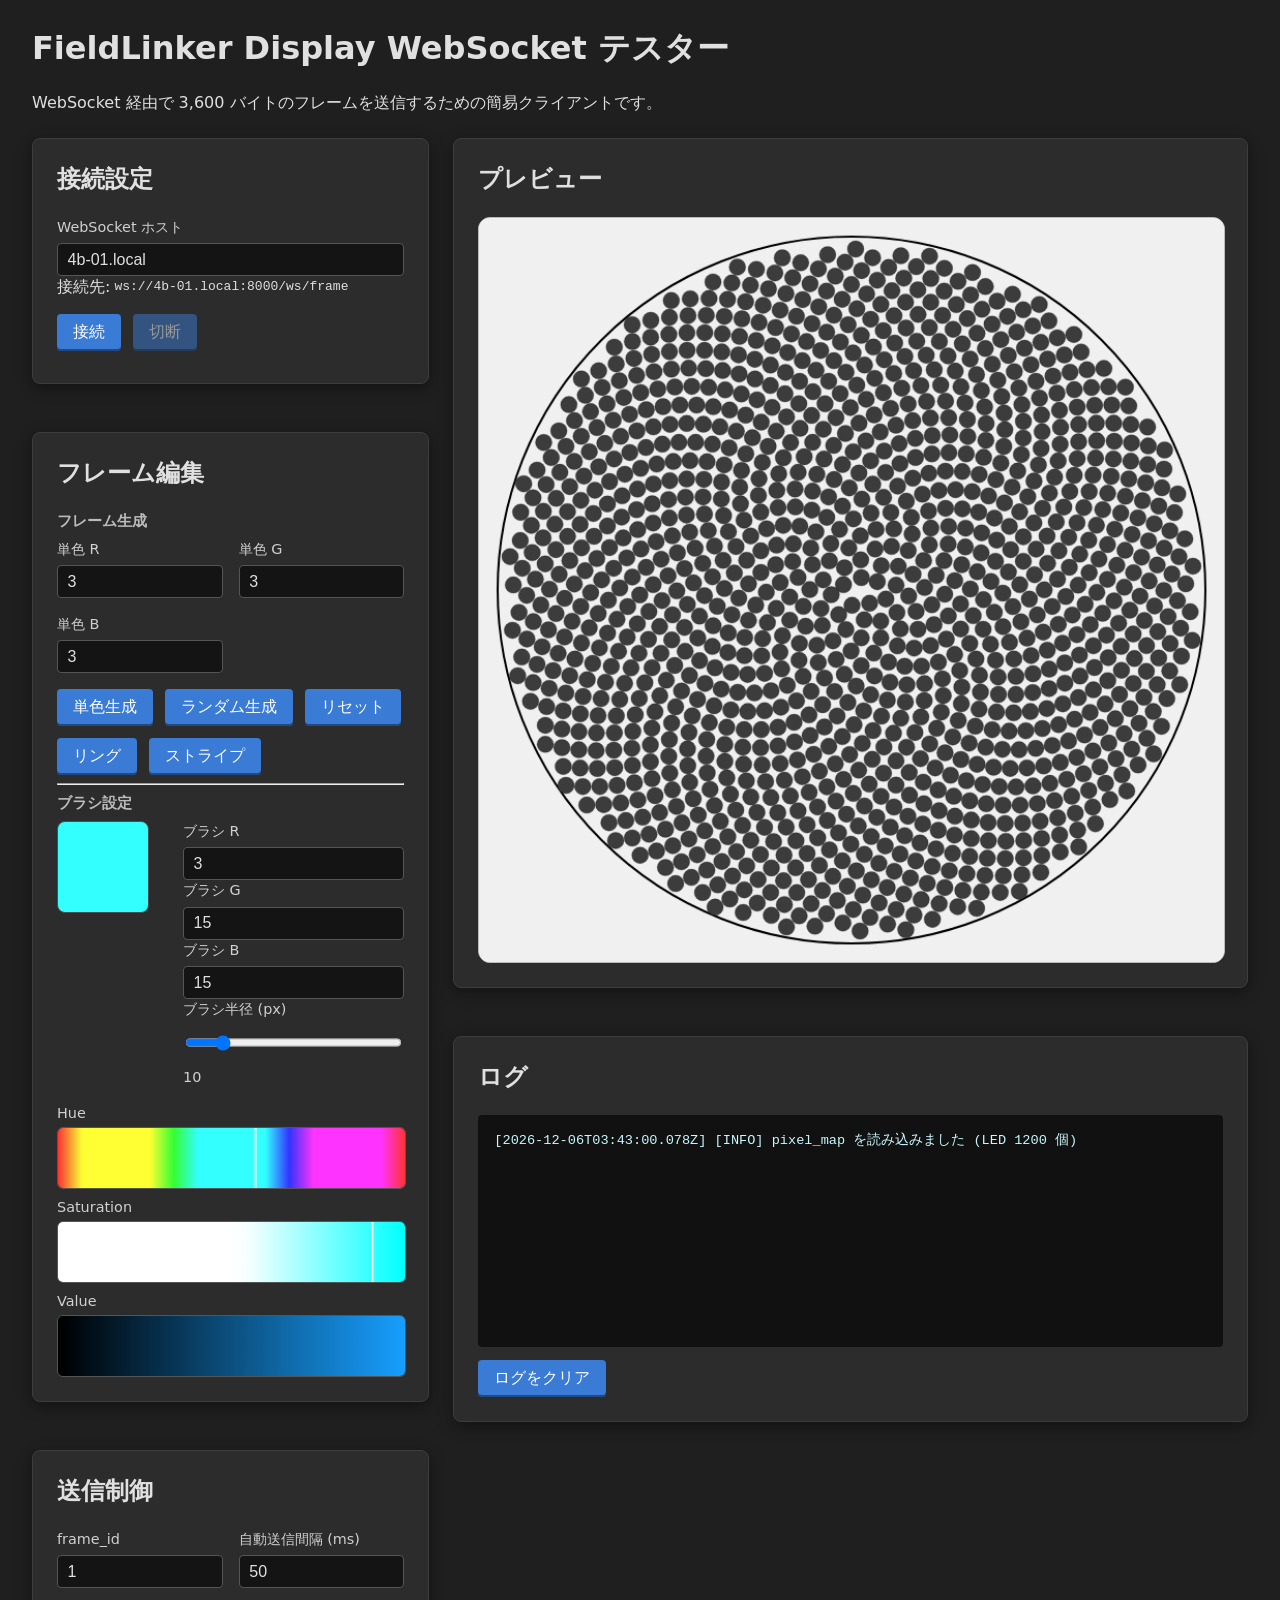
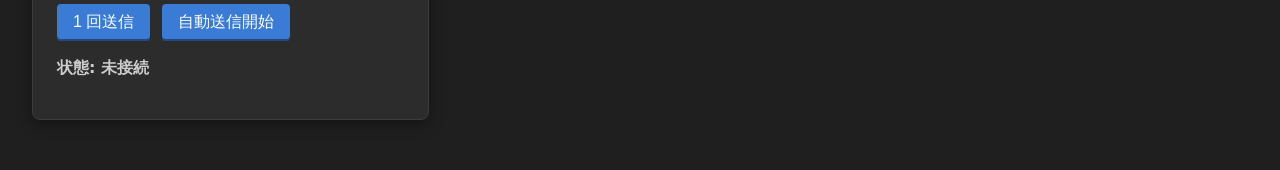
==== raspberrypi/webclient/index.html @ b06ab5f1 "feat webclient" ====
<!DOCTYPE html>
<html lang="ja">
  <head>
    <meta charset="utf-8" />
    <title>FieldLinker Display WebSocket テスター</title>
    <meta name="viewport" content="width=device-width, initial-scale=1" />
    <link rel="stylesheet" href="./style.css" />
  </head>
  <body>
    <header>
      <h1>FieldLinker Display WebSocket テスター</h1>
      <p>WebSocket 経由で 3,600 バイトのフレームを送信するための簡易クライアントです。</p>
    </header>

    <div class="dashboard-grid">
      <div class="column column-left">
        <section class="panel">
          <h2>接続設定</h2>
          <div class="ws-url-block">
            <label>
              WebSocket ホスト
              <input list="ws-host-options" id="ws-host" type="text" value="4b-01.local" />
              <datalist id="ws-host-options">
                <option value="127.0.0.1" />
                <option value="4b-01.local" />
              </datalist>
            </label>
            <div class="ws-url-row">
              接続先: <code>ws://<span id="ws-host-display">4b-01.local</span>:8000/ws/frame</code>
            </div>
          </div>
          <div class="button-row">
            <button id="connect-btn">接続</button>
            <button id="disconnect-btn" disabled>切断</button>
          </div>
        </section>

        <section class="panel">
          <h2>フレーム編集</h2>
          <h3 class="panel-subtitle">フレーム生成</h3>
          <div class="form-grid">
            <label>
              単色 R
              <input id="color-r" type="number" value="3" min="0" max="32" />
            </label>
            <label>
              単色 G
              <input id="color-g" type="number" value="3" min="0" max="32" />
            </label>
            <label>
              単色 B
              <input id="color-b" type="number" value="3" min="0" max="32" />
            </label>
          </div>
          <div class="button-row">
            <button id="solid-generate-btn">単色生成</button>
            <button id="random-generate-btn">ランダム生成</button>
            <button id="clear-frame-btn">リセット</button>
            <button id="ring-generate-btn">リング</button>
            <button id="stripe-generate-btn">ストライプ</button>
          </div>
          <hr />
          <h3 class="panel-subtitle">ブラシ設定</h3>
          <div class="brush-grid">
            <div class="brush-color-display" id="brush-preview"></div>
            <div>
              <label>ブラシ R
                <input id="brush-r" type="number" value="3" min="0" max="32" />
              </label>
              <label>ブラシ G
                <input id="brush-g" type="number" value="20" min="0" max="32" />
              </label>
              <label>ブラシ B
                <input id="brush-b" type="number" value="32" min="0" max="32" />
              </label>
              <label>ブラシ半径 (px)
                <input id="brush-radius" type="range" min="4" max="60" value="10" />
                <span id="brush-radius-value">10</span>
              </label>
            </div>
            <div class="picker-block">
              <label>Hue
                <canvas id="hue-canvas" width="360" height="40"></canvas>
              </label>
              <label>Saturation
                <canvas id="sat-canvas" width="360" height="40"></canvas>
              </label>
              <label>Value
                <canvas id="val-canvas" width="360" height="40"></canvas>
              </label>
            </div>
          </div>
        </section>

        <section class="panel">
          <h2>送信制御</h2>
          <div class="form-grid">
            <label>
              frame_id
              <input id="frame-id" type="number" value="1" min="0" />
            </label>
            <label>
              自動送信間隔 (ms)
              <input id="interval" type="number" value="50" min="50" />
            </label>
          </div>
          <div class="button-row">
            <button id="send-once-btn">1 回送信</button>
            <button id="auto-toggle-btn">自動送信開始</button>
          </div>
          <p class="status">
            状態: <span id="status">未接続</span>
          </p>
        </section>

      </div>

      <div class="column column-main">
        <section class="panel panel-preview">
          <h2>プレビュー</h2>
          <canvas id="preview-canvas" width="720" height="720"></canvas>
        </section>
        <section class="panel panel-log">
          <h2>ログ</h2>
          <pre id="log"></pre>
          <button id="clear-log-btn">ログをクリア</button>
        </section>
      </div>
    </div>

    <script type="module" src="./client.js"></script>
  </body>
</html>
---- raspberrypi/webclient/style.css ----
:root {
  font-family: "Segoe UI", system-ui, -apple-system, BlinkMacSystemFont, sans-serif;
  line-height: 1.4;
  color: #e0e0e0;
  background: #1f1f1f;
}

body {
  margin: 0;
  padding: clamp(1rem, 2vw, 2.5rem);
  max-width: 1600px;
  width: 95vw;
  margin-inline: auto;
  background: #1f1f1f;
}

h1,
h2 {
  margin-top: 0;
}

.dashboard-grid {
  margin-top: 1.5rem;
  display: grid;
  grid-template-columns: minmax(280px, 1fr) minmax(400px, 2fr);
  gap: 1.5rem;
  align-items: start;
}

.column {
  display: flex;
  flex-direction: column;
  gap: 1.5rem;
}

.column-main {
  display: grid;
  gap: 1.5rem;
  grid-template-rows: auto auto;
}

.panel {
  background: #2c2c2c;
  border: 1px solid #3d3d3d;
  border-radius: 8px;
  padding: 1.5rem;
  margin-bottom: 1.5rem;
  box-shadow: 0 4px 15px rgba(0, 0, 0, 0.4);
}

.form-grid {
  display: grid;
  grid-template-columns: repeat(auto-fit, minmax(120px, 1fr));
  gap: 1rem;
  margin-bottom: 1rem;
}

label {
  font-size: 0.9rem;
  color: #d0d0d0;
  display: flex;
  flex-direction: column;
  gap: 0.4rem;
}

.panel-subtitle {
  font-size: 0.95rem;
  font-weight: 600;
  color: #bbbbbb;
  margin: 0.4rem 0;
}

input,
select {
  padding: 0.4rem 0.6rem;
  border-radius: 4px;
  border: 1px solid #555;
  font-size: 1rem;
  background: #141414;
  color: #e0e0e0;
}

.ws-url-row {
  display: grid;
  grid-template-columns: auto 1fr auto;
  gap: 0.25rem;
  align-items: center;
}

.ws-url-row input {
  width: 100%;
}

.ws-url-block {
  margin-bottom: 1rem;
}

.button-row {
  display: flex;
  gap: 0.75rem;
  flex-wrap: wrap;
  margin-bottom: 0.5rem;
}

button {
  padding: 0.5rem 1rem;
  border: none;
  border-radius: 4px;
  background: #3a7bd5;
  color: #fff;
  cursor: pointer;
  font-size: 1rem;
  box-shadow: inset 0 -2px 0 rgba(0, 0, 0, 0.4);
}

button:disabled {
  opacity: 0.5;
  cursor: not-allowed;
}

.status {
  font-weight: 600;
  color: #ccc;
}

.brush-grid {
  display: grid;
  grid-template-columns: 110px 1fr;
  grid-auto-rows: auto;
  gap: 1rem;
  align-items: start;
}

.brush-color-display {
  width: 90px;
  height: 90px;
  border-radius: 8px;
  border: 1px solid #4d4d4d;
}

.picker-block {
  display: flex;
  flex-direction: column;
  gap: 0.5rem;
  grid-column: span 2;
}

.picker-block label {
  gap: 0.25rem;
}

.picker-block canvas {
  width: min(100%, 640px);
  height: 60px;
  border-radius: 6px;
  border: 1px solid #555;
  box-shadow: inset 0 0 8px rgba(0, 0, 0, 0.5);
  touch-action: none;
  cursor: pointer;
}

#log {
  height: 200px;
  overflow: auto;
  background: #111;
  color: #c8f7ff;
  padding: 1rem;
  border-radius: 4px;
  font-size: 0.85rem;
}

#preview-canvas {
  width: min(100%, 900px);
  height: auto;
  border: 1px solid #bbb;
  border-radius: 12px;
  display: block;
  margin: 0 auto;
  background: #f7f7f7;
}

@media (max-width: 1100px) {
  .dashboard-grid {
    grid-template-columns: repeat(auto-fit, minmax(280px, 1fr));
  }
}
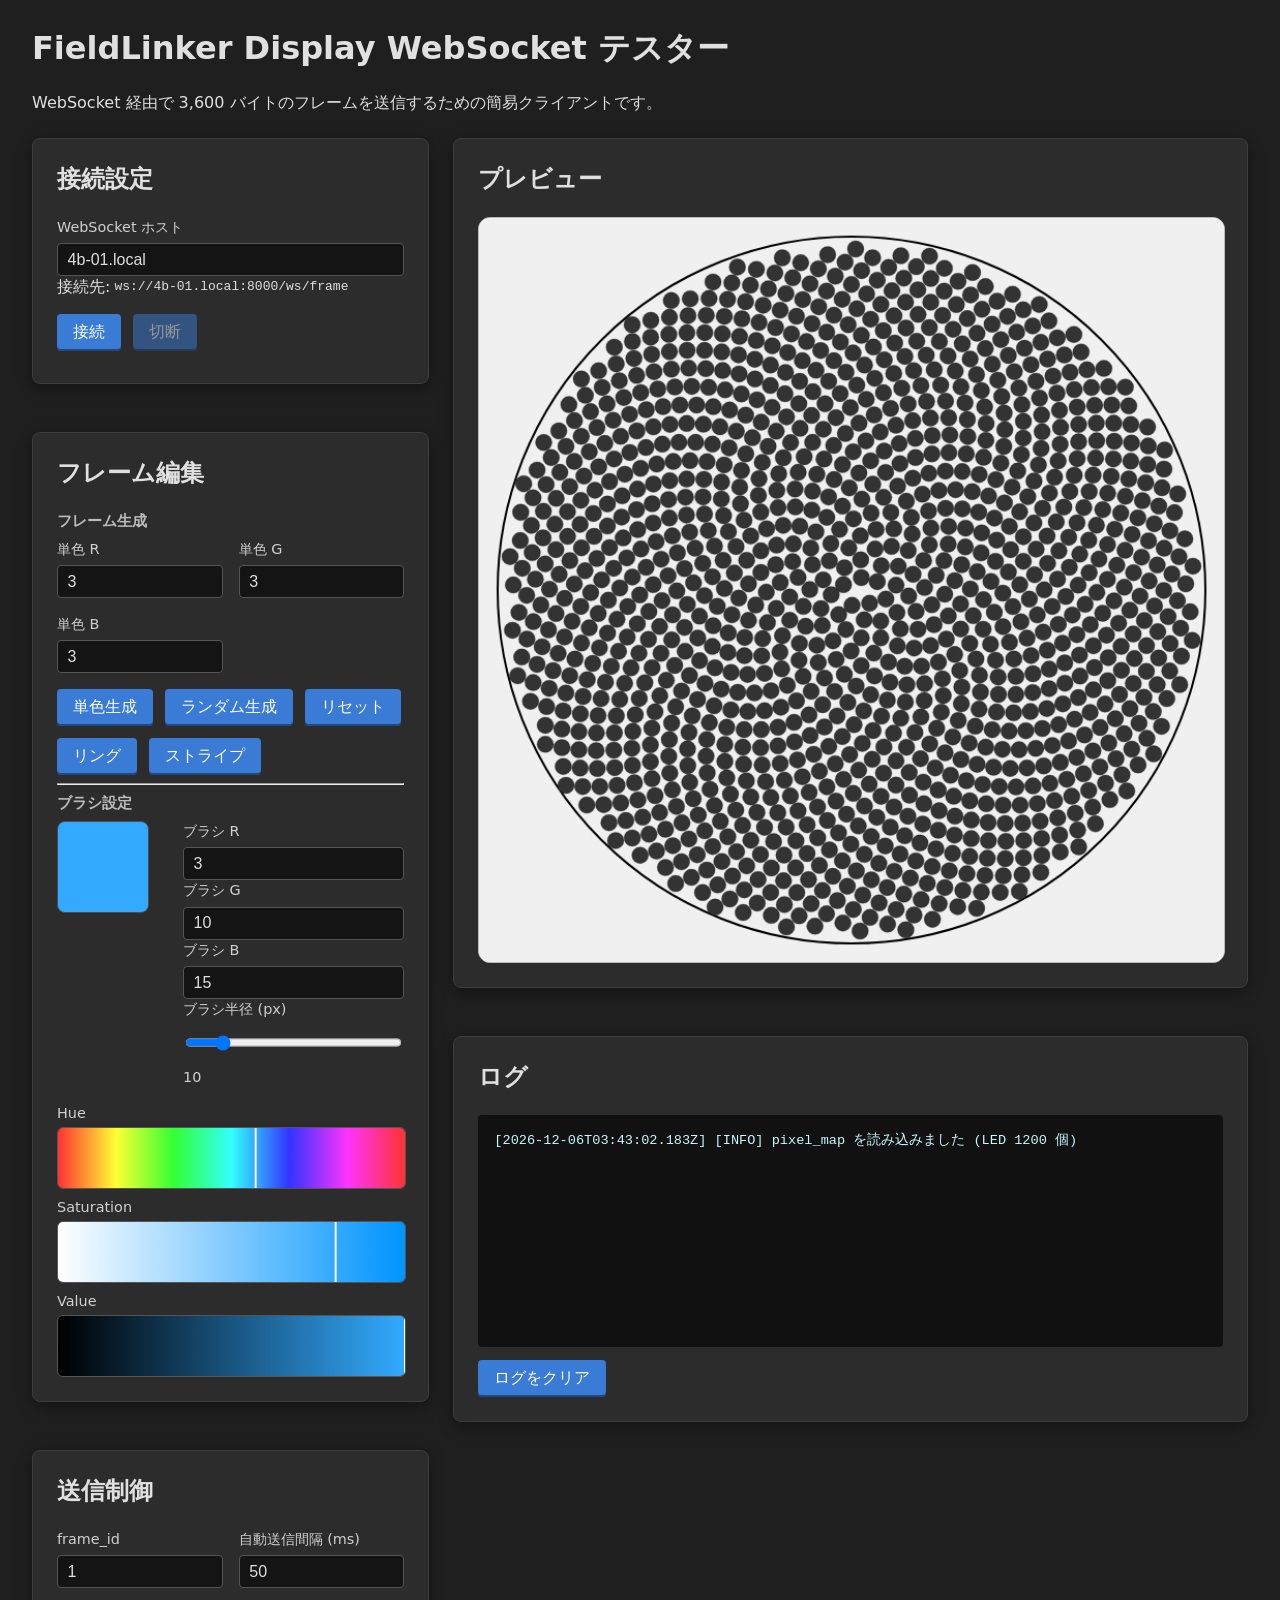
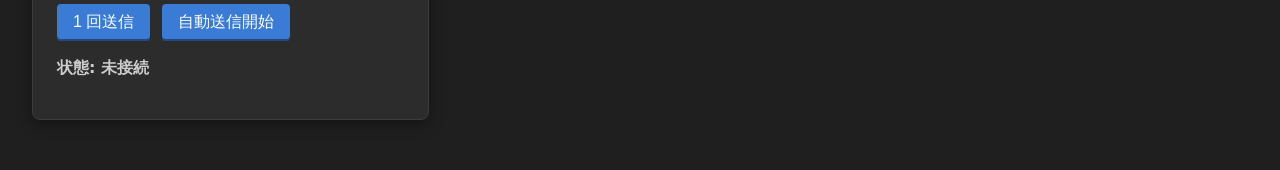
==== commit 96812607: "fix max led value" ====
--- a/raspberrypi/webclient/index.html
+++ b/raspberrypi/webclient/index.html
@@ -41,15 +41,15 @@
           <div class="form-grid">
             <label>
               単色 R
-              <input id="color-r" type="number" value="3" min="0" max="32" />
+              <input id="color-r" type="number" value="3" min="0" max="15" />
             </label>
             <label>
               単色 G
-              <input id="color-g" type="number" value="3" min="0" max="32" />
+              <input id="color-g" type="number" value="3" min="0" max="15" />
             </label>
             <label>
               単色 B
-              <input id="color-b" type="number" value="3" min="0" max="32" />
+              <input id="color-b" type="number" value="3" min="0" max="15" />
             </label>
           </div>
           <div class="button-row">
@@ -65,13 +65,13 @@
             <div class="brush-color-display" id="brush-preview"></div>
             <div>
               <label>ブラシ R
-                <input id="brush-r" type="number" value="3" min="0" max="32" />
+                <input id="brush-r" type="number" value="3" min="0" max="15" />
               </label>
               <label>ブラシ G
-                <input id="brush-g" type="number" value="20" min="0" max="32" />
+                <input id="brush-g" type="number" value="10" min="0" max="15" />
               </label>
               <label>ブラシ B
-                <input id="brush-b" type="number" value="32" min="0" max="32" />
+                <input id="brush-b" type="number" value="15" min="0" max="15" />
               </label>
               <label>ブラシ半径 (px)
                 <input id="brush-radius" type="range" min="4" max="60" value="10" />
